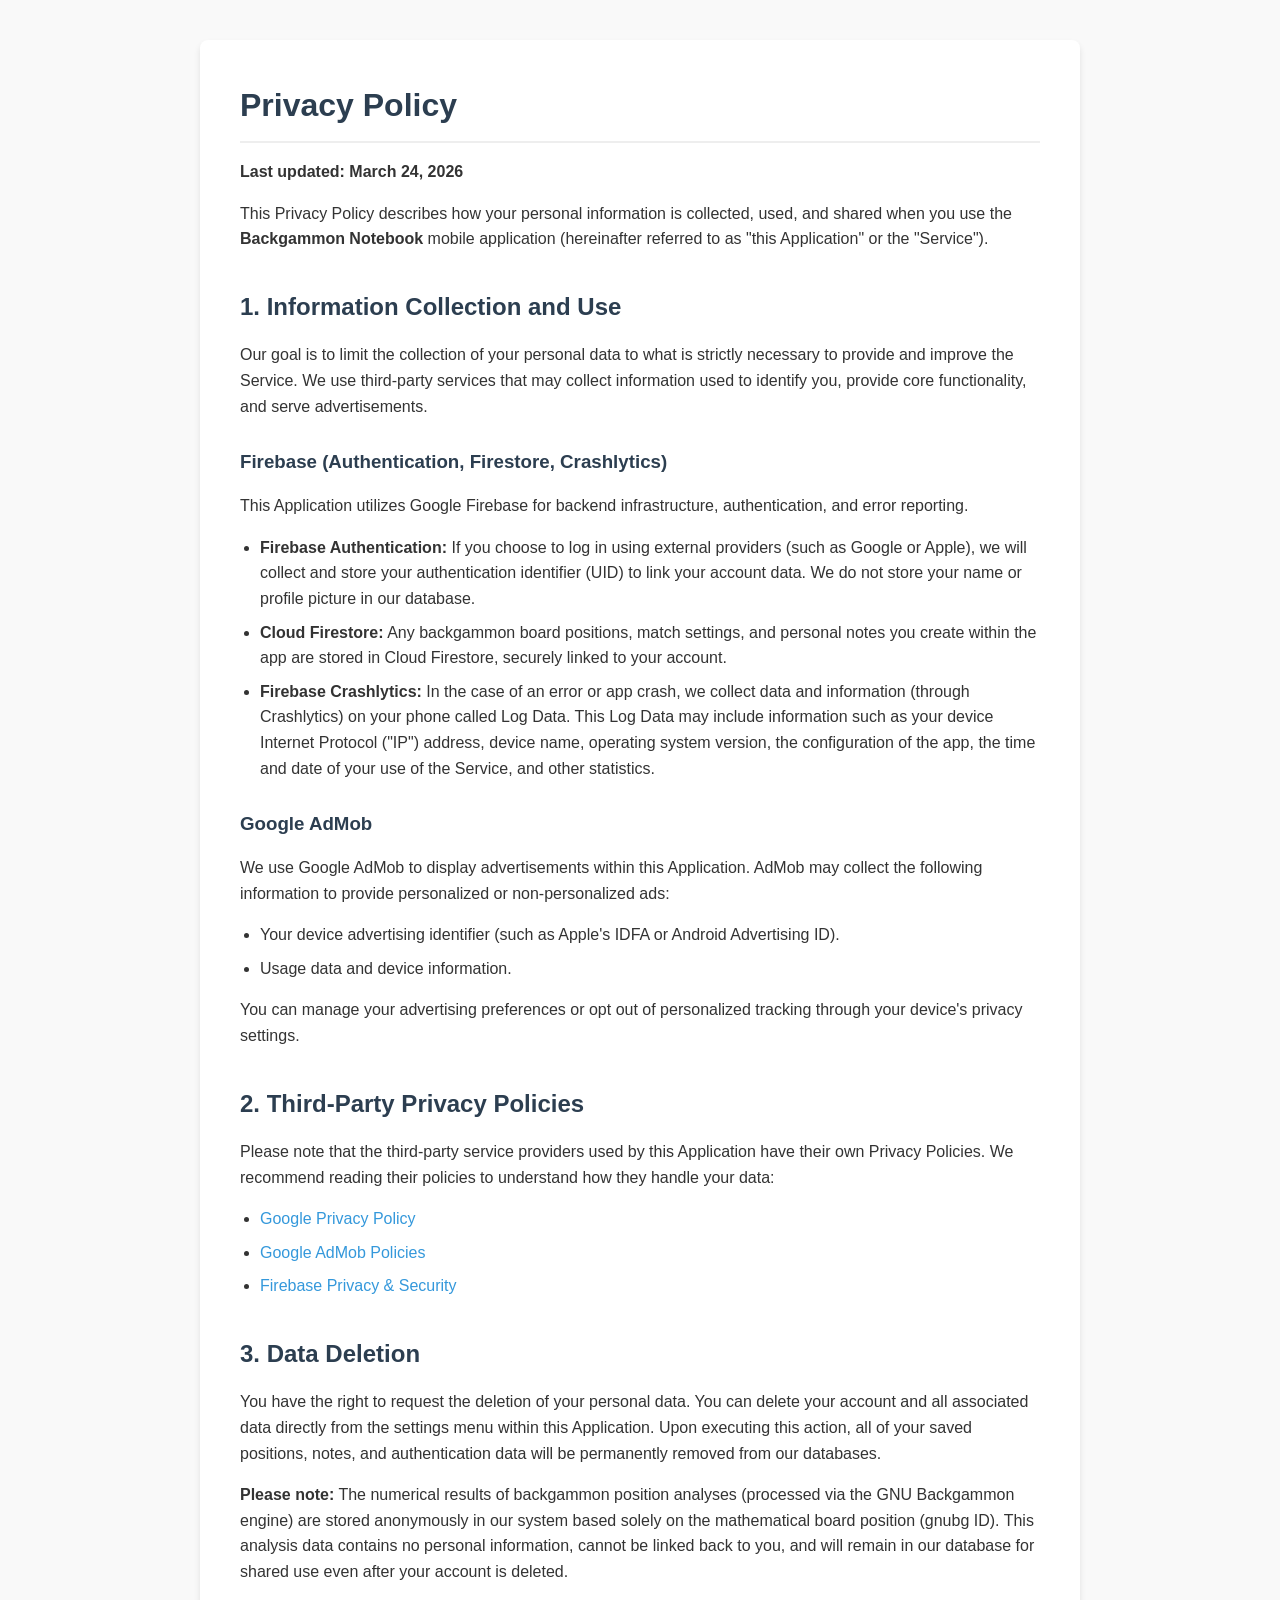
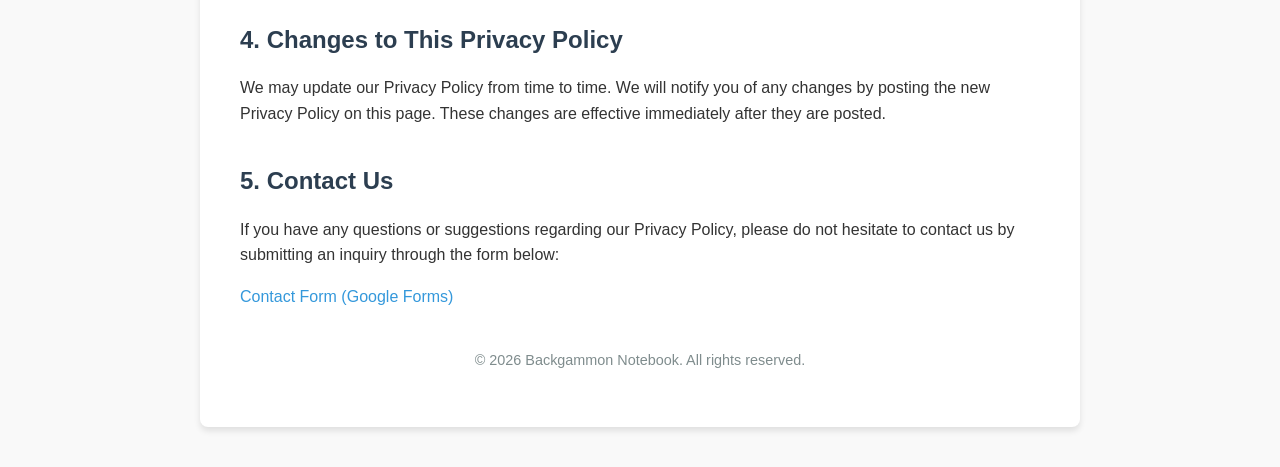
==== privacy.html @ 8e273ff8 "add: プライバシーポリシー追加" ====
<!DOCTYPE html>
<html lang="en">
<head>
    <meta charset="UTF-8">
    <meta name="viewport" content="width=device-width, initial-scale=1.0">
    <meta name="robots" content="noindex, nofollow">
    <title>Privacy Policy - Backgammon Notebook</title>
    <link rel="stylesheet" href="styles.css">
</head>
<body>
    <div class="container">
        <h1>Privacy Policy</h1>
        <p><strong>Last updated: March 24, 2026</strong></p>

        <p>This Privacy Policy describes how your personal information is collected, used, and shared when you use the <strong>Backgammon Notebook</strong> mobile application (hereinafter referred to as "this Application" or the "Service").</p>

        <h2>1. Information Collection and Use</h2>
        <p>Our goal is to limit the collection of your personal data to what is strictly necessary to provide and improve the Service. We use third-party services that may collect information used to identify you, provide core functionality, and serve advertisements.</p>

        <h3>Firebase (Authentication, Firestore, Crashlytics)</h3>
        <p>This Application utilizes Google Firebase for backend infrastructure, authentication, and error reporting.</p>
        <ul>
            <li><strong>Firebase Authentication:</strong> If you choose to log in using external providers (such as Google or Apple), we will collect and store your authentication identifier (UID) to link your account data. We do not store your name or profile picture in our database.</li>
            <li><strong>Cloud Firestore:</strong> Any backgammon board positions, match settings, and personal notes you create within the app are stored in Cloud Firestore, securely linked to your account.</li>
            <li><strong>Firebase Crashlytics:</strong> In the case of an error or app crash, we collect data and information (through Crashlytics) on your phone called Log Data. This Log Data may include information such as your device Internet Protocol ("IP") address, device name, operating system version, the configuration of the app, the time and date of your use of the Service, and other statistics.</li>
        </ul>

        <h3>Google AdMob</h3>
        <p>We use Google AdMob to display advertisements within this Application. AdMob may collect the following information to provide personalized or non-personalized ads:</p>
        <ul>
            <li>Your device advertising identifier (such as Apple's IDFA or Android Advertising ID).</li>
            <li>Usage data and device information.</li>
        </ul>
        <p>You can manage your advertising preferences or opt out of personalized tracking through your device's privacy settings.</p>

        <h2>2. Third-Party Privacy Policies</h2>
        <p>Please note that the third-party service providers used by this Application have their own Privacy Policies. We recommend reading their policies to understand how they handle your data:</p>
        <ul>
            <li><a href="https://policies.google.com/privacy" target="_blank" rel="noopener noreferrer">Google Privacy Policy</a></li>
            <li><a href="https://support.google.com/admob/answer/6128543?hl=en" target="_blank" rel="noopener noreferrer">Google AdMob Policies</a></li>
            <li><a href="https://firebase.google.com/support/privacy" target="_blank" rel="noopener noreferrer">Firebase Privacy & Security</a></li>
        </ul>

        <h2>3. Data Deletion</h2>
        <p>You have the right to request the deletion of your personal data. You can delete your account and all associated data directly from the settings menu within this Application. Upon executing this action, all of your saved positions, notes, and authentication data will be permanently removed from our databases.</p>
        <p><strong>Please note:</strong> The numerical results of backgammon position analyses (processed via the GNU Backgammon engine) are stored anonymously in our system based solely on the mathematical board position (gnubg ID). This analysis data contains no personal information, cannot be linked back to you, and will remain in our database for shared use even after your account is deleted.</p>

        <h2>4. Changes to This Privacy Policy</h2>
        <p>We may update our Privacy Policy from time to time. We will notify you of any changes by posting the new Privacy Policy on this page. These changes are effective immediately after they are posted.</p>

        <h2>5. Contact Us</h2>
        <p>If you have any questions or suggestions regarding our Privacy Policy, please do not hesitate to contact us by submitting an inquiry through the form below:</p>
        <p><a href="https://forms.gle/mTFiBfk6dcEN1KMt9" target="_blank" rel="noopener noreferrer">Contact Form (Google Forms)</a></p>

        <div class="footer">
            <p>&copy; 2026 Backgammon Notebook. All rights reserved.</p>
        </div>
    </div>
</body>
</html>
---- styles.css ----
body {
    font-family: 'Helvetica Neue', Arial, sans-serif;
    line-height: 1.6;
    color: #333;
    background-color: #f9f9f9;
    margin: 0;
    padding: 0;
}

.container {
    max-width: 800px;
    margin: 40px auto;
    background: #fff;
    padding: 40px;
    border-radius: 8px;
    box-shadow: 0 4px 6px rgba(0,0,0,0.1);
}

h1, h2, h3 {
    color: #2c3e50;
    margin-top: 1.5em;
    margin-bottom: 0.5em;
}

h1 {
    border-bottom: 2px solid #eee;
    padding-bottom: 10px;
    margin-top: 0;
}

p {
    margin: 1em 0;
}

ul {
    margin: 1em 0;
    padding-left: 20px;
}

li {
    margin-bottom: 0.5em;
}

a {
    color: #3498db;
    text-decoration: none;
}

a:hover {
    text-decoration: underline;
}

hr {
    border: none;
    border-top: 1px solid #eee;
    margin: 40px 0;
}

.footer {
    text-align: center;
    color: #7f8c8d;
    font-size: 0.9em;
    margin-top: 40px;
}

/* Responsive adjustment */
@media (max-width: 600px) {
    .container {
        margin: 0;
        border-radius: 0;
        padding: 20px;
        box-shadow: none;
    }
}
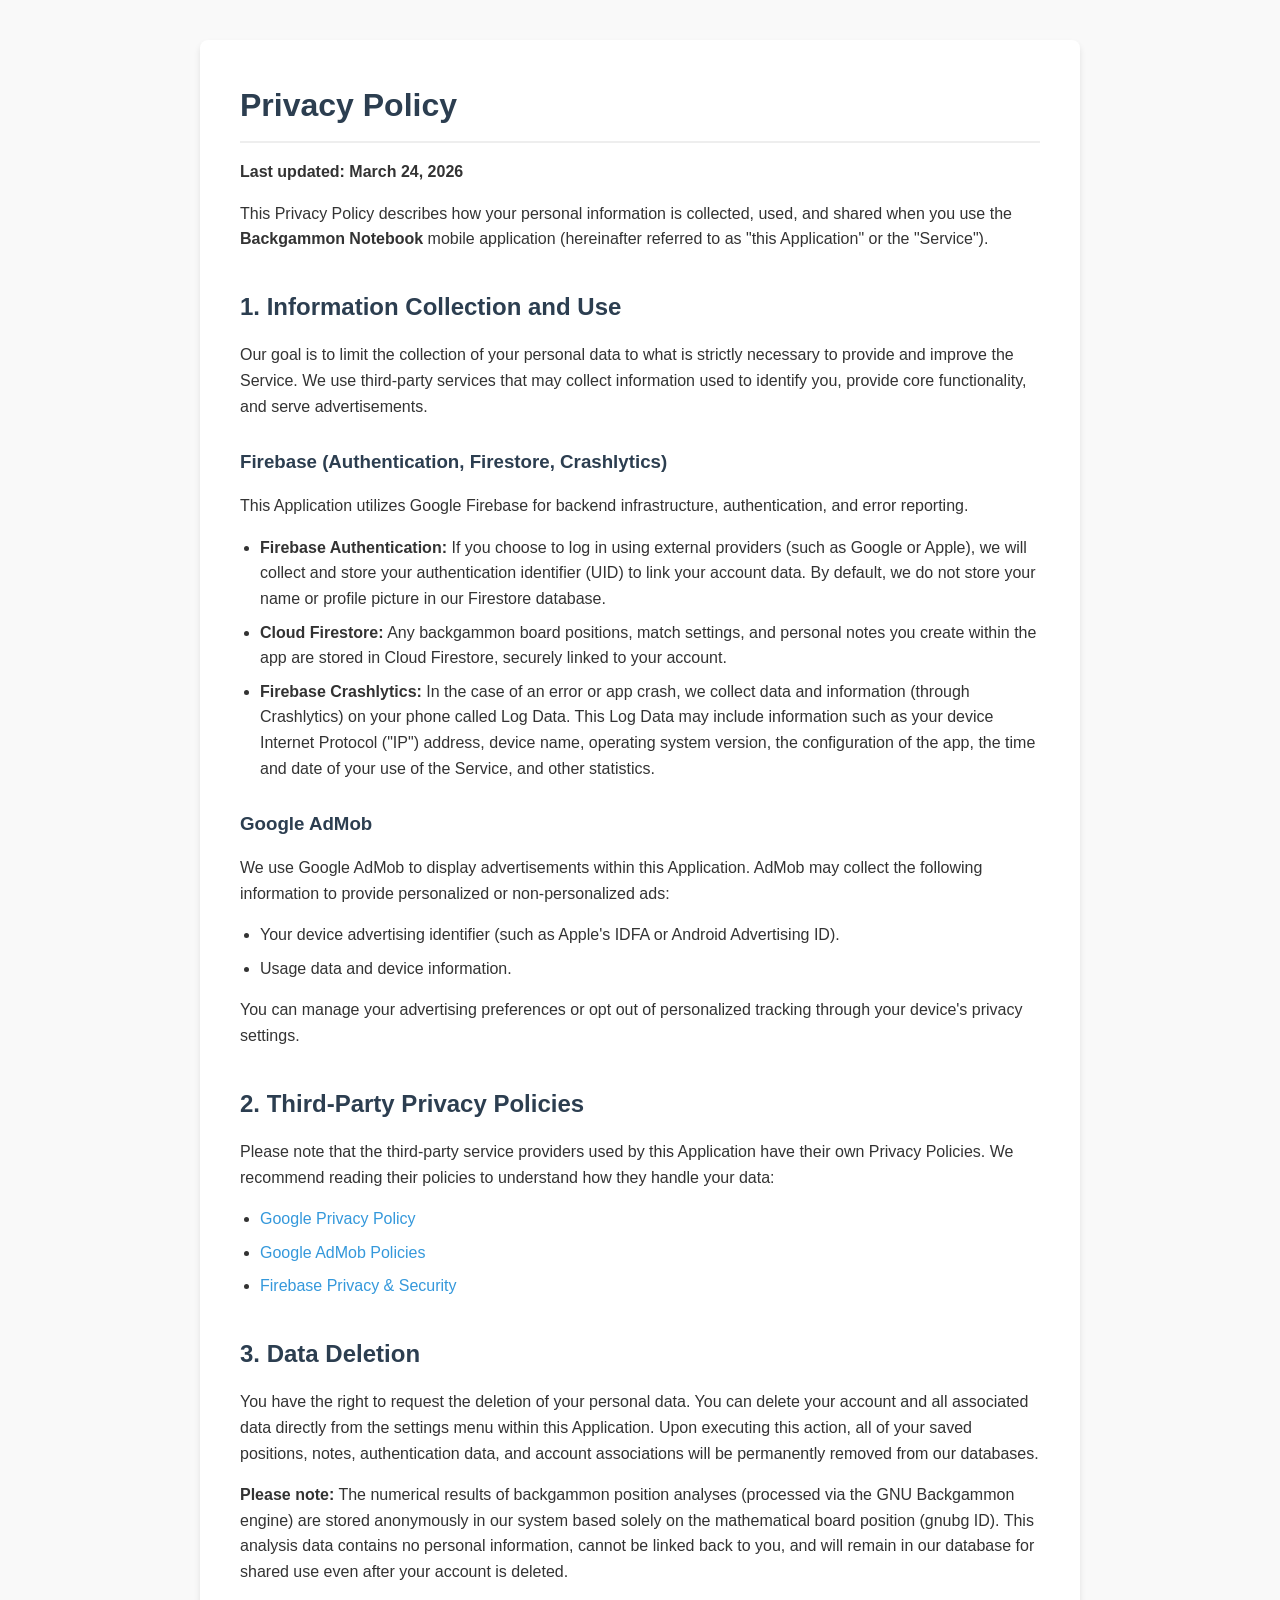
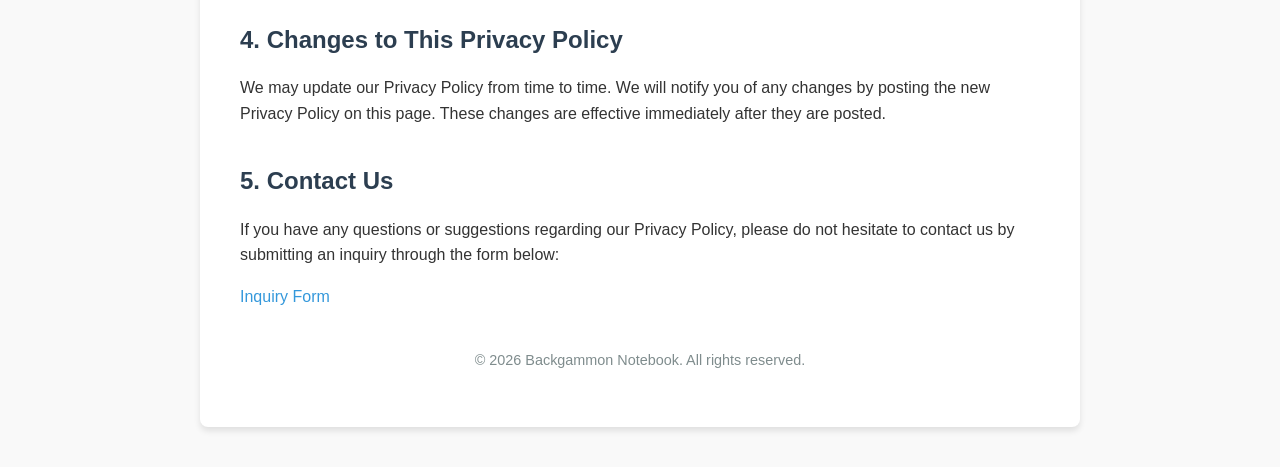
==== commit 307d9ccf: "fix: プライバシーポリシー更新" ====
--- a/privacy.html
+++ b/privacy.html
@@ -20,7 +20,7 @@
         <h3>Firebase (Authentication, Firestore, Crashlytics)</h3>
         <p>This Application utilizes Google Firebase for backend infrastructure, authentication, and error reporting.</p>
         <ul>
-            <li><strong>Firebase Authentication:</strong> If you choose to log in using external providers (such as Google or Apple), we will collect and store your authentication identifier (UID) to link your account data. We do not store your name or profile picture in our database.</li>
+            <li><strong>Firebase Authentication:</strong> If you choose to log in using external providers (such as Google or Apple), we will collect and store your authentication identifier (UID) to link your account data. By default, we do not store your name or profile picture in our Firestore database.</li>
             <li><strong>Cloud Firestore:</strong> Any backgammon board positions, match settings, and personal notes you create within the app are stored in Cloud Firestore, securely linked to your account.</li>
             <li><strong>Firebase Crashlytics:</strong> In the case of an error or app crash, we collect data and information (through Crashlytics) on your phone called Log Data. This Log Data may include information such as your device Internet Protocol ("IP") address, device name, operating system version, the configuration of the app, the time and date of your use of the Service, and other statistics.</li>
         </ul>
@@ -42,7 +42,7 @@
         </ul>
 
         <h2>3. Data Deletion</h2>
-        <p>You have the right to request the deletion of your personal data. You can delete your account and all associated data directly from the settings menu within this Application. Upon executing this action, all of your saved positions, notes, and authentication data will be permanently removed from our databases.</p>
+        <p>You have the right to request the deletion of your personal data. You can delete your account and all associated data directly from the settings menu within this Application. Upon executing this action, all of your saved positions, notes, authentication data, and account associations will be permanently removed from our databases.</p>
         <p><strong>Please note:</strong> The numerical results of backgammon position analyses (processed via the GNU Backgammon engine) are stored anonymously in our system based solely on the mathematical board position (gnubg ID). This analysis data contains no personal information, cannot be linked back to you, and will remain in our database for shared use even after your account is deleted.</p>
 
         <h2>4. Changes to This Privacy Policy</h2>
@@ -50,7 +50,7 @@
 
         <h2>5. Contact Us</h2>
         <p>If you have any questions or suggestions regarding our Privacy Policy, please do not hesitate to contact us by submitting an inquiry through the form below:</p>
-        <p><a href="https://forms.gle/mTFiBfk6dcEN1KMt9" target="_blank" rel="noopener noreferrer">Contact Form (Google Forms)</a></p>
+        <p><a href="https://forms.gle/mTFiBfk6dcEN1KMt9" target="_blank" rel="noopener noreferrer">Inquiry Form</a></p>
 
         <div class="footer">
             <p>&copy; 2026 Backgammon Notebook. All rights reserved.</p>
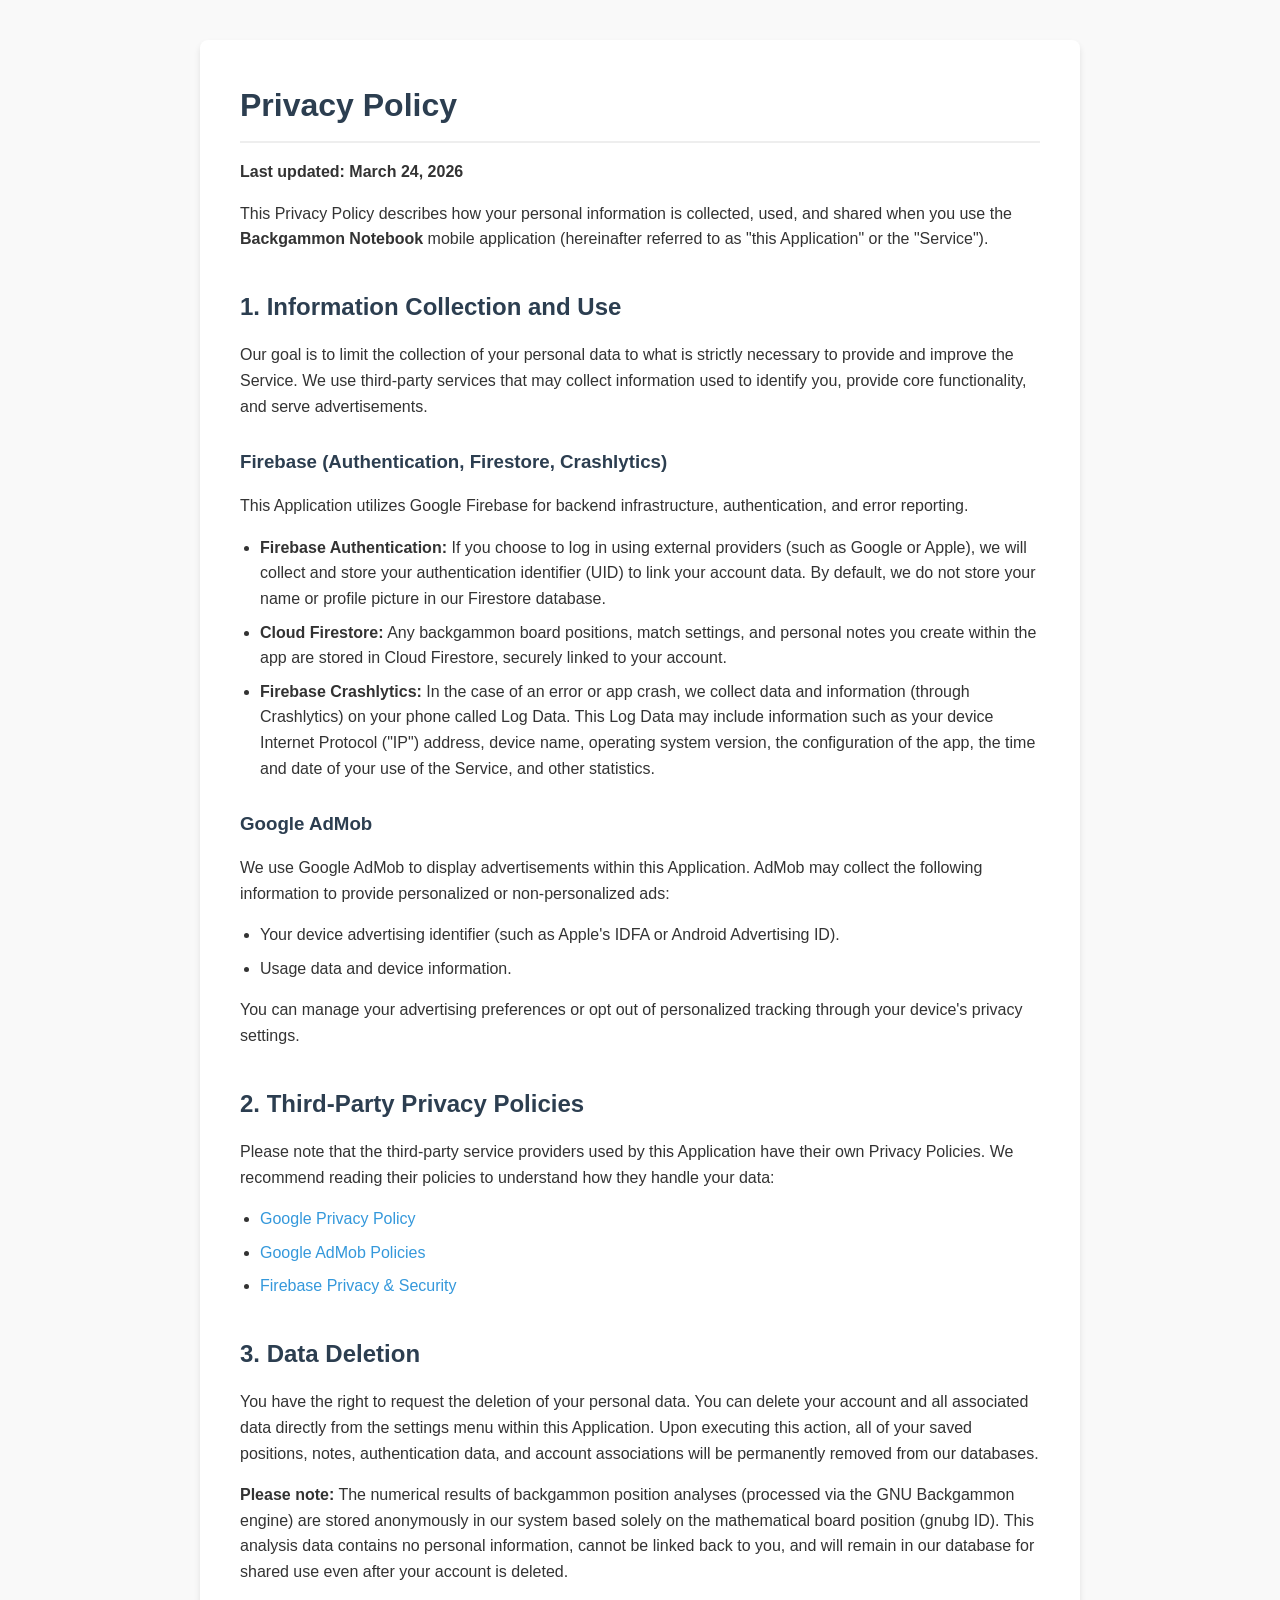
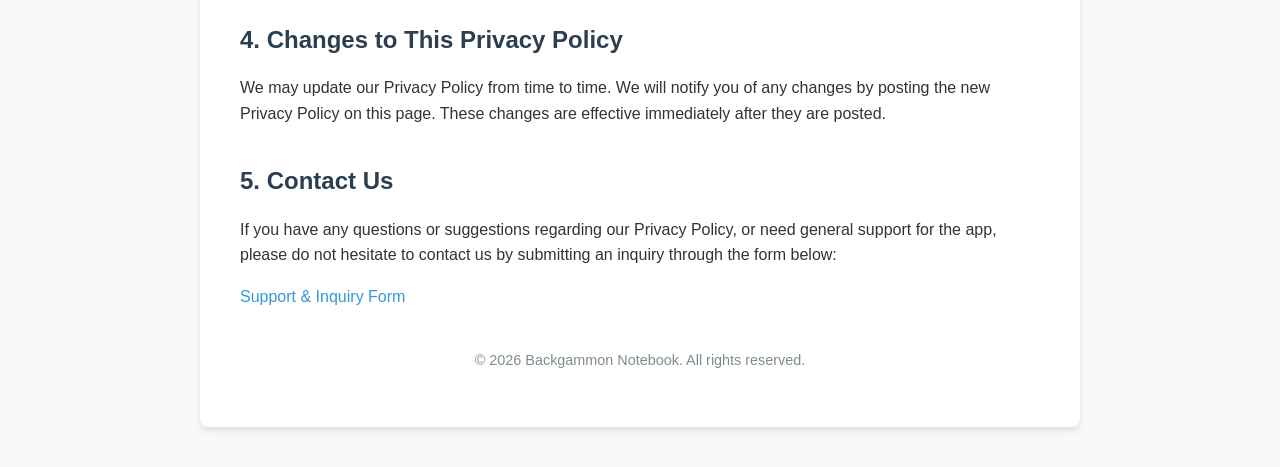
==== commit 3c2a13f5: "fix: プライバシーポリシー更新" ====
--- a/privacy.html
+++ b/privacy.html
@@ -49,8 +49,8 @@
         <p>We may update our Privacy Policy from time to time. We will notify you of any changes by posting the new Privacy Policy on this page. These changes are effective immediately after they are posted.</p>
 
         <h2>5. Contact Us</h2>
-        <p>If you have any questions or suggestions regarding our Privacy Policy, please do not hesitate to contact us by submitting an inquiry through the form below:</p>
-        <p><a href="https://forms.gle/mTFiBfk6dcEN1KMt9" target="_blank" rel="noopener noreferrer">Inquiry Form</a></p>
+        <p>If you have any questions or suggestions regarding our Privacy Policy, or need general support for the app, please do not hesitate to contact us by submitting an inquiry through the form below:</p>
+        <p><a href="https://forms.gle/mTFiBfk6dcEN1KMt9" target="_blank" rel="noopener noreferrer">Support & Inquiry Form</a></p>
 
         <div class="footer">
             <p>&copy; 2026 Backgammon Notebook. All rights reserved.</p>
